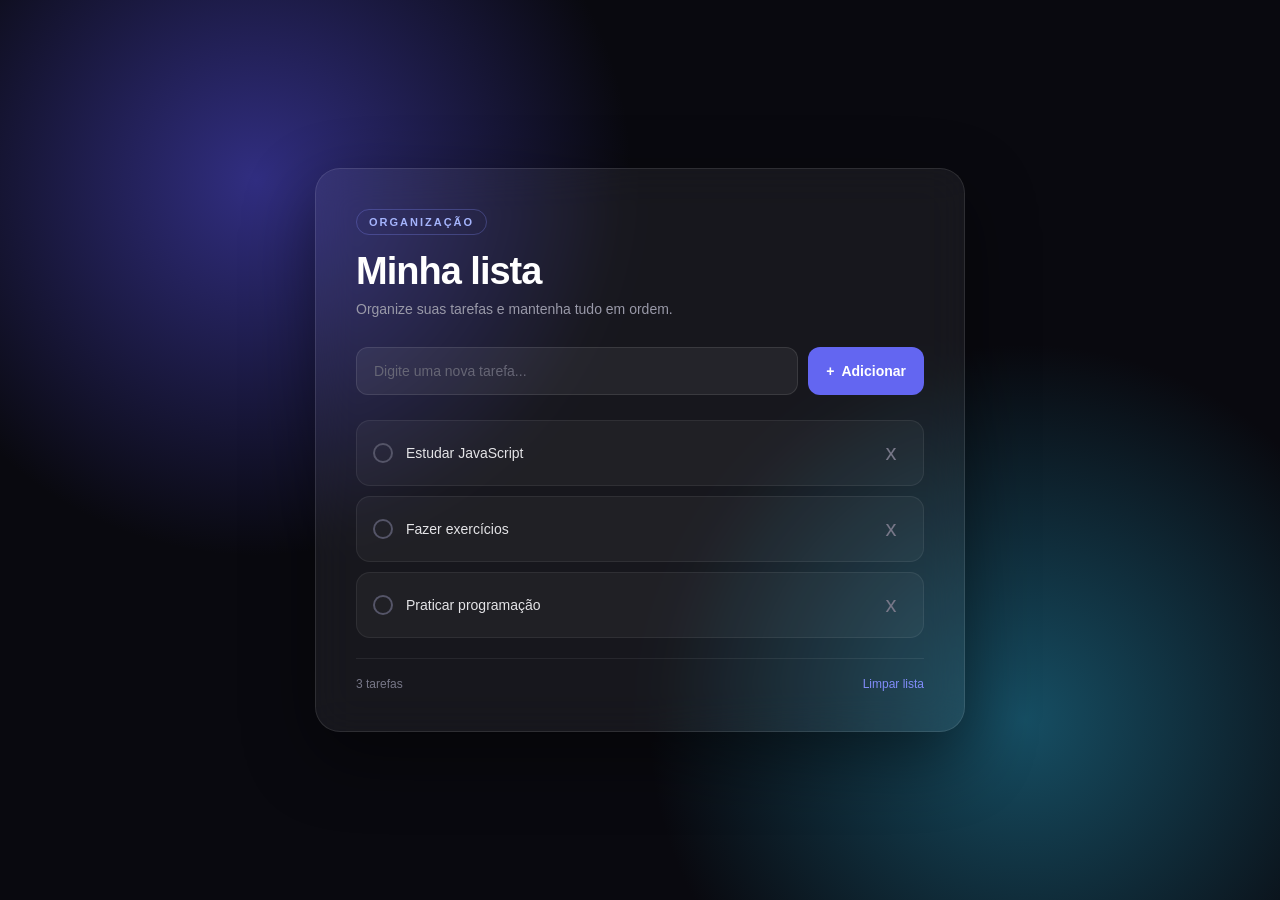
==== AddList/index.html @ 0b2519c1 "praticando" ====
<!DOCTYPE html>
<html lang="pt-BR">

<head>
    <meta charset="UTF-8">
    <meta name="viewport" content="width=device-width, initial-scale=1.0">

    <title>Minha Lista</title>

    <link rel="stylesheet" href="style.css">
</head>

<body>

    <main class="container">

        <section class="lista">

            <header class="cabecalho">
                <span class="tag">ORGANIZAÇÃO</span>

                <h1>Minha lista</h1>

                <p>
                    Organize suas tarefas e mantenha tudo em ordem.
                </p>
            </header>

            <div class="adicionar">

                <input type="text" id="tarefa" placeholder="Digite uma nova tarefa...">

                <button id="btnAdicionar">
                    +
                    <span>Adicionar</span>
                </button>

            </div>

            <div class="tarefas">

                <div class="tarefa">
                    <div class="tarefa-conteudo">
                        <div class="check"></div>

                        <span>Estudar JavaScript</span>
                    </div>

                    <button class="btn-remover">
                        x
                    </button>
                </div>

                <div class="tarefa">
                    <div class="tarefa-conteudo">
                        <div class="check"></div>

                        <span>Fazer exercícios</span>
                    </div>

                    <button class="btn-remover">
                        x
                    </button>
                </div>

                <div class="tarefa">
                    <div class="tarefa-conteudo">
                        <div class="check"></div>

                        <span>Praticar programação</span>
                    </div>

                    <button class="btn-remover">
                        x
                    </button>
                </div>

            </div>

            <footer class="rodape">
                <span>3 tarefas</span>

                <button id="limpar">
                    Limpar lista
                </button>
            </footer>

        </section>

    </main>

    <script src="script.js"></script>
</body>

</html>
---- AddList/style.css ----
* {
    margin: 0;
    padding: 0;
    box-sizing: border-box;
}

body {
    min-height: 100vh;

    display: flex;
    align-items: center;
    justify-content: center;

    padding: 30px;

    font-family: Arial, sans-serif;

    background:
        radial-gradient(circle at 20% 20%,
            #312e81,
            transparent 30%),
        radial-gradient(circle at 80% 80%,
            #164e63,
            transparent 30%),
        #09090f;

    color: white;
}

.container {
    width: 100%;
    max-width: 650px;
}

.lista {
    padding: 40px;

    border: 1px solid rgba(255, 255, 255, 0.1);

    border-radius: 25px;

    background: rgba(255, 255, 255, 0.06);

    backdrop-filter: blur(20px);

    box-shadow:
        0 25px 70px rgba(0, 0, 0, 0.45);
}

/* CABEÇALHO */

.cabecalho {
    margin-bottom: 30px;
}

.tag {
    display: inline-block;

    margin-bottom: 15px;
    padding: 6px 12px;

    border: 1px solid rgba(129, 140, 248, 0.3);

    border-radius: 50px;

    color: #a5b4fc;

    font-size: 11px;
    font-weight: bold;

    letter-spacing: 2px;
}

.cabecalho h1 {
    margin-bottom: 8px;

    font-size: 38px;

    letter-spacing: -1px;
}

.cabecalho p {
    color: #9999a8;

    font-size: 14px;
}

/* ÁREA DE ADICIONAR */

.adicionar {
    display: flex;

    gap: 10px;

    margin-bottom: 25px;
}

.adicionar input {
    flex: 1;

    min-width: 0;

    padding: 15px 17px;

    border: 1px solid rgba(255, 255, 255, 0.1);

    border-radius: 12px;

    outline: none;

    background: rgba(255, 255, 255, 0.06);

    color: white;

    font-size: 14px;

    transition: 0.2s;
}

.adicionar input::placeholder {
    color: #666675;
}

.adicionar input:focus {
    border-color: #6366f1;

    box-shadow:
        0 0 0 3px rgba(99, 102, 241, 0.12);
}

.adicionar button {
    display: flex;
    align-items: center;
    justify-content: center;

    gap: 7px;

    padding: 0 18px;

    border: none;

    border-radius: 12px;

    background: #6366f1;

    color: white;

    font-size: 14px;
    font-weight: bold;

    cursor: pointer;

    transition: 0.2s;
}

.adicionar button:first-letter {
    font-size: 22px;
}

.adicionar button:hover {
    background: #818cf8;

    transform: translateY(-1px);
}

/* TAREFAS */

.tarefas {
    display: flex;

    flex-direction: column;

    gap: 10px;
}

.tarefa {
    display: flex;

    align-items: center;
    justify-content: space-between;

    padding: 16px;

    border: 1px solid rgba(255, 255, 255, 0.07);

    border-radius: 14px;

    background: rgba(255, 255, 255, 0.04);

    transition: 0.2s;
}

.tarefa:hover {
    background: rgba(255, 255, 255, 0.07);

    transform: translateX(3px);
}

.tarefa-conteudo {
    display: flex;

    align-items: center;

    gap: 13px;
}

.tarefa-conteudo span {
    color: #e4e4e7;

    font-size: 14px;
}

/* CHECK */

.check {
    width: 20px;
    height: 20px;

    border: 2px solid #555568;

    border-radius: 50%;

    cursor: pointer;

    transition: 0.2s;
}

.check:hover {
    border-color: #818cf8;

    background: rgba(129, 140, 248, 0.15);
}

/* BOTÃO REMOVER */

.btn-remover {
    width: 32px;
    height: 32px;

    border: none;

    border-radius: 8px;

    background: transparent;

    color: #777788;

    font-size: 22px;

    cursor: pointer;

    transition: 0.2s;
}

.btn-remover:hover {
    background: rgba(239, 68, 68, 0.12);

    color: #f87171;
}

/* RODAPÉ */

.rodape {
    display: flex;

    align-items: center;
    justify-content: space-between;

    margin-top: 20px;
    padding-top: 18px;

    border-top: 1px solid rgba(255, 255, 255, 0.07);

    color: #777788;

    font-size: 12px;
}

#limpar {
    border: none;

    background: transparent;

    color: #818cf8;

    font-size: 12px;

    cursor: pointer;
}

#limpar:hover {
    color: #a5b4fc;
}

/* RESPONSIVO */

@media (max-width: 550px) {

    body {
        padding: 15px;
    }

    .lista {
        padding: 25px 20px;
    }

    .cabecalho h1 {
        font-size: 32px;
    }

    .adicionar {
        flex-direction: column;
    }

    .adicionar button {
        min-height: 48px;
    }
}
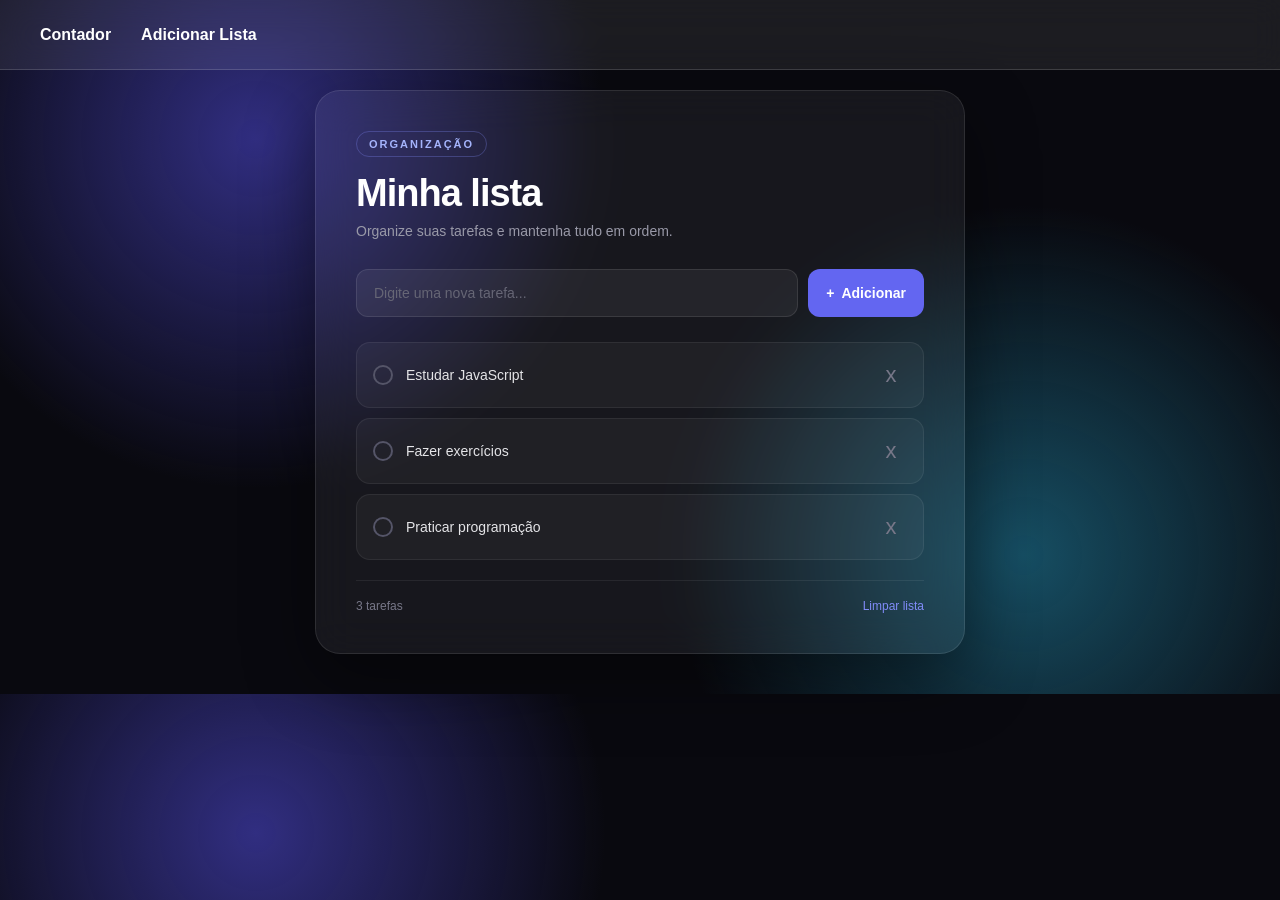
==== commit 994e9b70: "Praticando" ====
--- a/AddList/index.html
+++ b/AddList/index.html
@@ -12,11 +12,24 @@
 
 <body>
 
+    <header>
+
+        <nav>
+
+            <ul>
+                <li><a href="../index.html">Contador</a></li>
+                <li><a href="AddList/index.html">Adicionar Lista</a></li>
+            </ul>
+
+        </nav>
+
+    </header>
+
     <main class="container">
 
         <section class="lista">
 
-            <header class="cabecalho">
+            <div class="cabecalho">
                 <span class="tag">ORGANIZAÇÃO</span>
 
                 <h1>Minha lista</h1>
@@ -24,7 +37,7 @@
                 <p>
                     Organize suas tarefas e mantenha tudo em ordem.
                 </p>
-            </header>
+            </div>
 
             <div class="adicionar">
 
--- a/AddList/style.css
+++ b/AddList/style.css
@@ -5,13 +5,12 @@
 }
 
 body {
-    min-height: 100vh;
-
-    display: flex;
-    align-items: center;
+    min-height: 50vh;
+
+    display: flex;
+    align-items: center;
+    flex-direction: column;
     justify-content: center;
-
-    padding: 30px;
 
     font-family: Arial, sans-serif;
 
@@ -27,9 +26,56 @@
     color: white;
 }
 
+/*========================= */
+
+header {
+
+    width: 100%;
+    height: 70px;
+
+    display: flex;
+    justify-content:space-between;
+    align-items: center;
+
+    padding: 0 40px;
+
+    margin: 0px;
+
+    background: rgba(255, 255, 255, 0.08);
+
+    border-bottom: 1px solid rgba(255, 255, 255, 0.15);
+
+    backdrop-filter: blur(15px);
+
+    z-index: 1000;
+}
+
+nav ul {
+    display: flex;
+
+    gap: 30px;
+
+    list-style: none;
+}
+
+nav a {
+    color: white;
+
+    text-decoration: none;
+
+    font-size: 16px;
+    font-weight: bold;
+}
+
+nav a:hover {
+    color: #818cf8;
+}
+
 .container {
     width: 100%;
     max-width: 650px;
+    margin-top: 20px;
+    margin-bottom: 40px;
 }
 
 .lista {
@@ -231,6 +277,18 @@
     background: rgba(129, 140, 248, 0.15);
 }
 
+/* Quando a tarefa estiver concluída, muda a cor do check e risca o texto */
+.tarefa.concluida .check {
+    background-color: #06f30e; /* Muda a cor do check para verde */
+    box-shadow: 0px 00px 20px 2px #06f30e;
+    border-color: #06f30e;
+}
+
+.tarefa.concluida span {
+    text-decoration: line-through; /* Risca o texto */
+    color: #888; /* Deixa o texto mais cinza */
+}
+
 /* BOTÃO REMOVER */
 
 .btn-remover {
@@ -296,7 +354,7 @@
 
 @media (max-width: 550px) {
 
-    body {
+    .container {
         padding: 15px;
     }
 
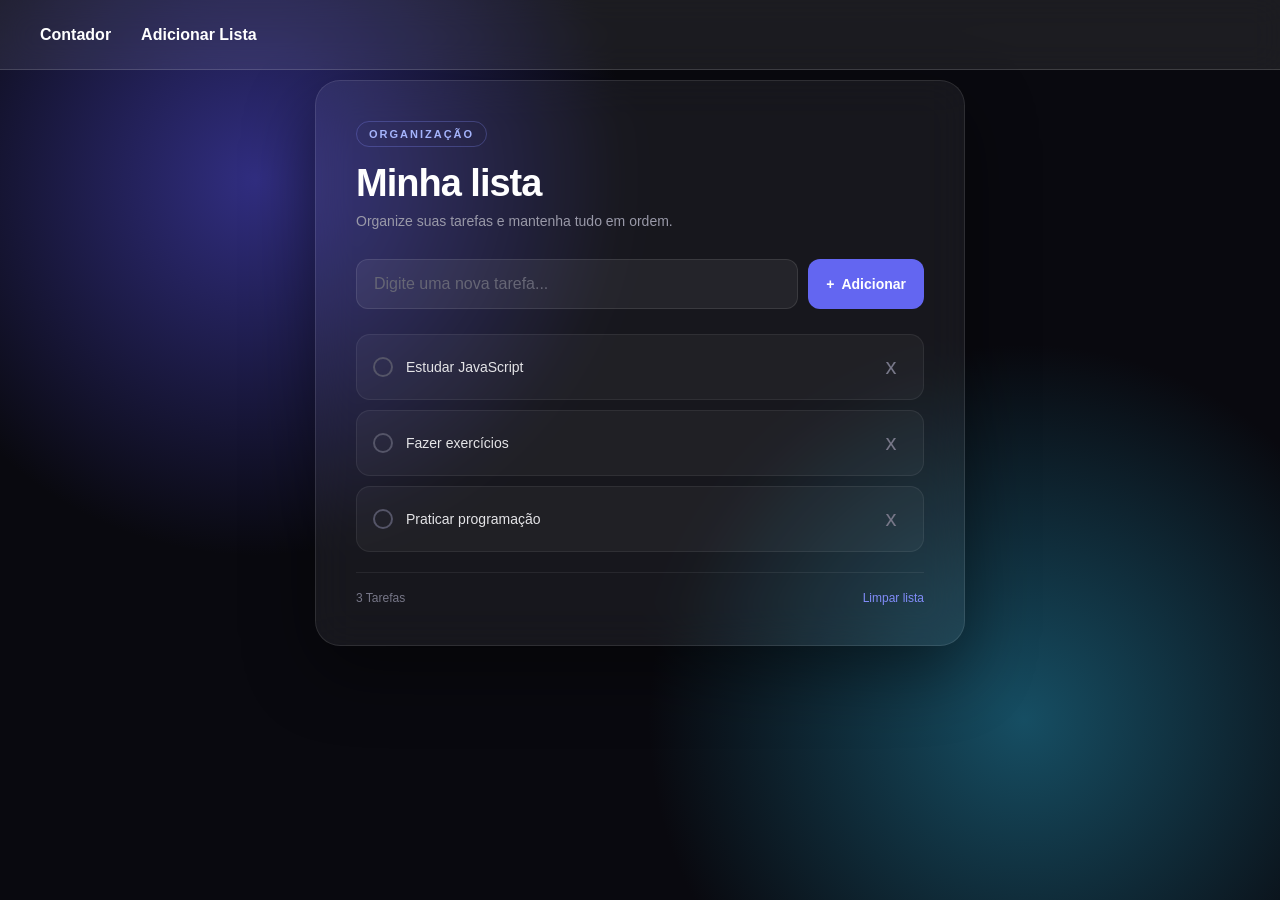
==== commit cc3f5e93: "Atulizando o AddList" ====
--- a/AddList/index.html
+++ b/AddList/index.html
@@ -91,7 +91,7 @@
             </div>
 
             <footer class="rodape">
-                <span>3 tarefas</span>
+                <span id="task">3 Tarefas</span>
 
                 <button id="limpar">
                     Limpar lista
--- a/AddList/style.css
+++ b/AddList/style.css
@@ -5,12 +5,13 @@
 }
 
 body {
-    min-height: 50vh;
+    min-height: 100vh; /* Alterado de 50vh para 100vh */
 
     display: flex;
     align-items: center;
     flex-direction: column;
-    justify-content: center;
+    justify-content: flex-start; /* Mudado de center para flex-start para não cortar o topo se a lista crescer */
+    padding: 0px 0px 10px 0px; /* Dá um respiro embaixo da página */
 
     font-family: Arial, sans-serif;
 
@@ -23,6 +24,8 @@
             transparent 30%),
         #09090f;
 
+    background-repeat: no-repeat;
+    background-size: cover; /* Garante que o fundo cubra toda a extensão */
     color: white;
 }
 
@@ -74,8 +77,9 @@
 .container {
     width: 100%;
     max-width: 650px;
-    margin-top: 20px;
-    margin-bottom: 40px;
+    /* max-height: 560px; <-- REMOVA OU COMENTE ESSA LINHA PARA A CAIXA CRESCER */
+    margin-top: 10px;
+    margin-bottom: 20px;
 }
 
 .lista {
@@ -158,7 +162,7 @@
 
     color: white;
 
-    font-size: 14px;
+    font-size: 16px;
 
     transition: 0.2s;
 }
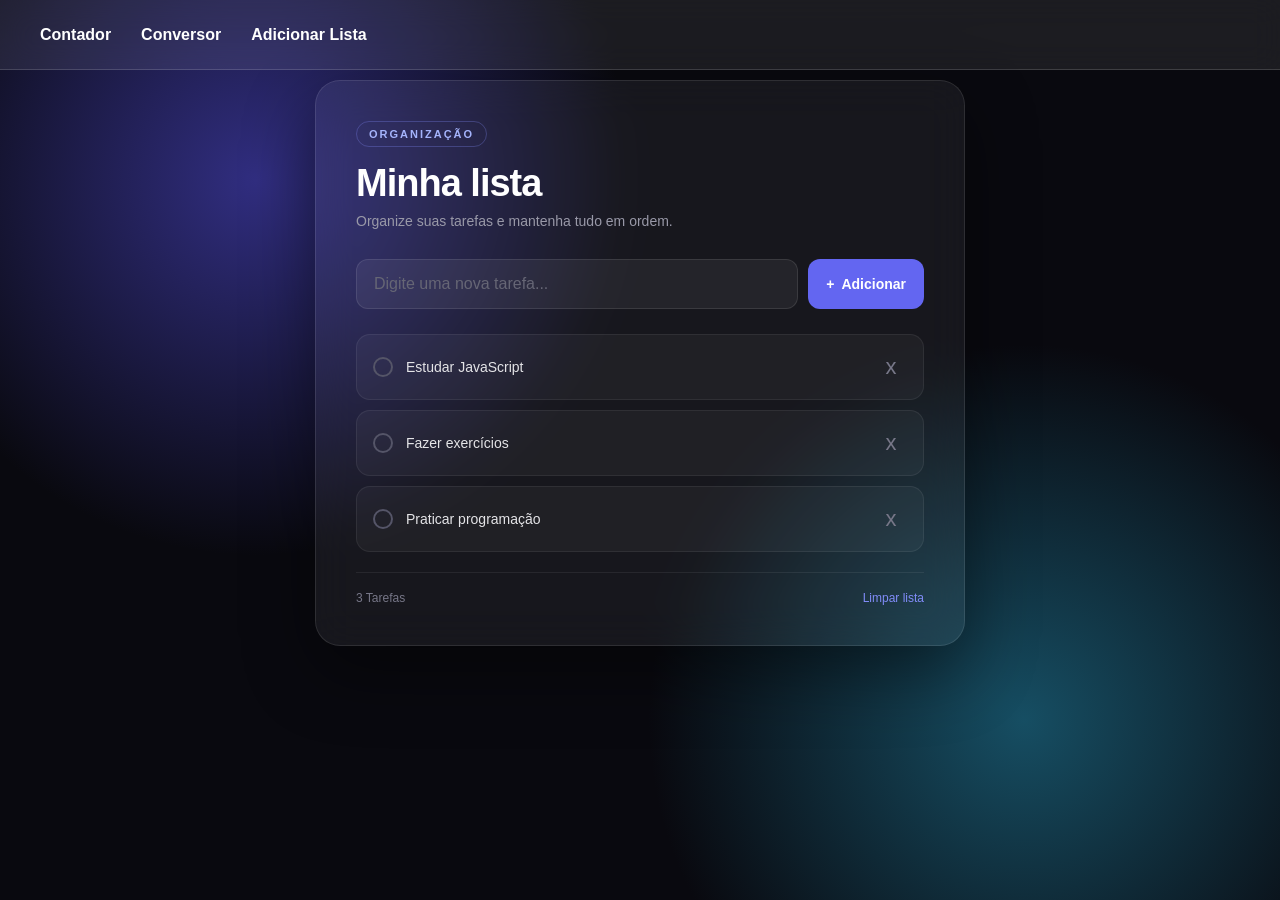
==== commit c700eac9: "Nova Patrica" ====
--- a/AddList/index.html
+++ b/AddList/index.html
@@ -17,8 +17,9 @@
         <nav>
 
             <ul>
-                <li><a href="../index.html">Contador</a></li>
-                <li><a href="AddList/index.html">Adicionar Lista</a></li>
+                <li><a href="../main.html">Contador</a></li>
+                <li><a href="../conversor/index.html">Conversor</a></li>
+                <li><a href="../AddList/index.html">Adicionar Lista</a></li>
             </ul>
 
         </nav>
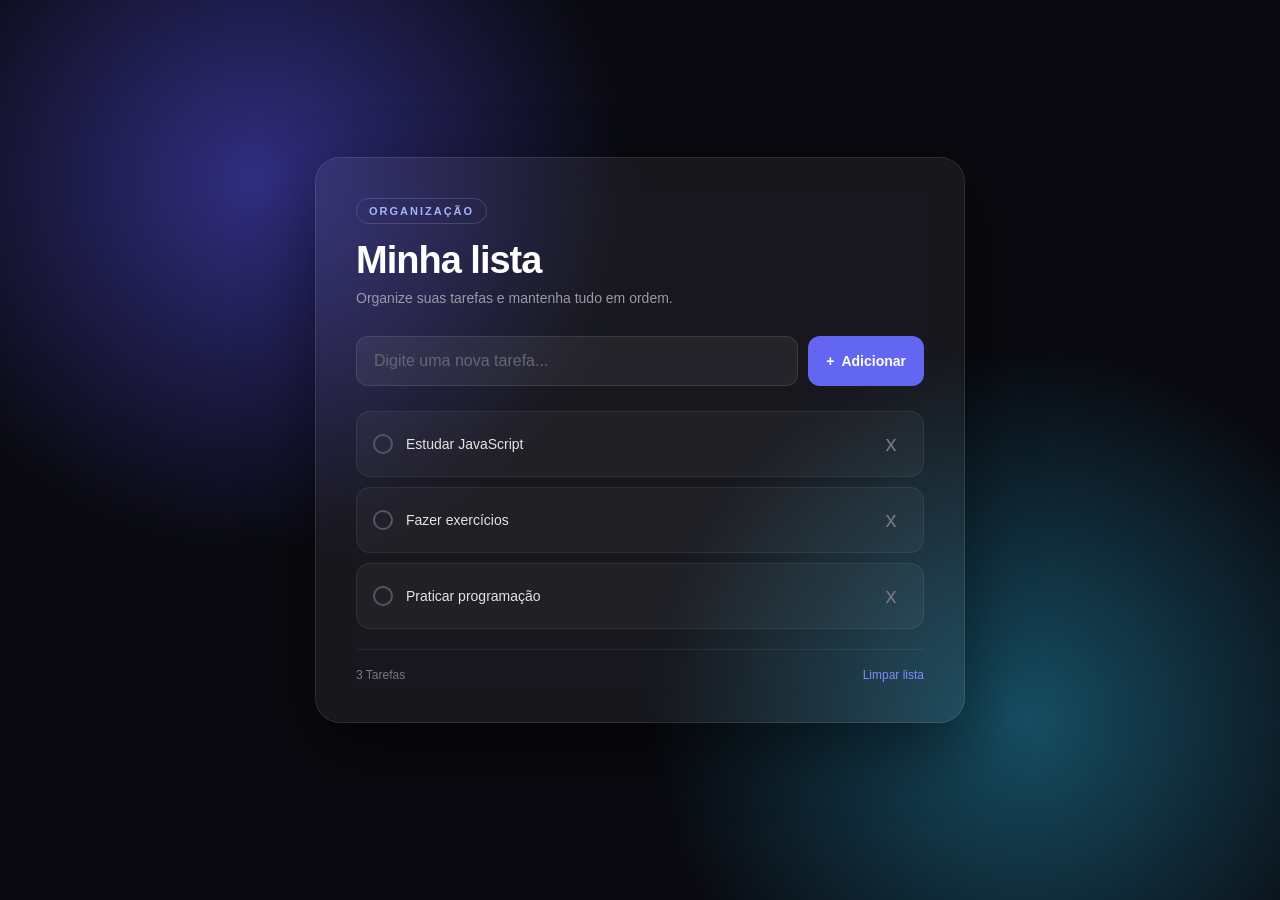
==== commit 22191e87: "criando uma pagina inicial" ====
--- a/AddList/index.html
+++ b/AddList/index.html
@@ -11,20 +11,6 @@
 </head>
 
 <body>
-
-    <header>
-
-        <nav>
-
-            <ul>
-                <li><a href="../main.html">Contador</a></li>
-                <li><a href="../conversor/index.html">Conversor</a></li>
-                <li><a href="../AddList/index.html">Adicionar Lista</a></li>
-            </ul>
-
-        </nav>
-
-    </header>
 
     <main class="container">
 
--- a/AddList/style.css
+++ b/AddList/style.css
@@ -10,7 +10,7 @@
     display: flex;
     align-items: center;
     flex-direction: column;
-    justify-content: flex-start; /* Mudado de center para flex-start para não cortar o topo se a lista crescer */
+    justify-content: center; /* Mudado de center para flex-start para não cortar o topo se a lista crescer */
     padding: 0px 0px 10px 0px; /* Dá um respiro embaixo da página */
 
     font-family: Arial, sans-serif;
@@ -31,48 +31,6 @@
 
 /*========================= */
 
-header {
-
-    width: 100%;
-    height: 70px;
-
-    display: flex;
-    justify-content:space-between;
-    align-items: center;
-
-    padding: 0 40px;
-
-    margin: 0px;
-
-    background: rgba(255, 255, 255, 0.08);
-
-    border-bottom: 1px solid rgba(255, 255, 255, 0.15);
-
-    backdrop-filter: blur(15px);
-
-    z-index: 1000;
-}
-
-nav ul {
-    display: flex;
-
-    gap: 30px;
-
-    list-style: none;
-}
-
-nav a {
-    color: white;
-
-    text-decoration: none;
-
-    font-size: 16px;
-    font-weight: bold;
-}
-
-nav a:hover {
-    color: #818cf8;
-}
 
 .container {
     width: 100%;
